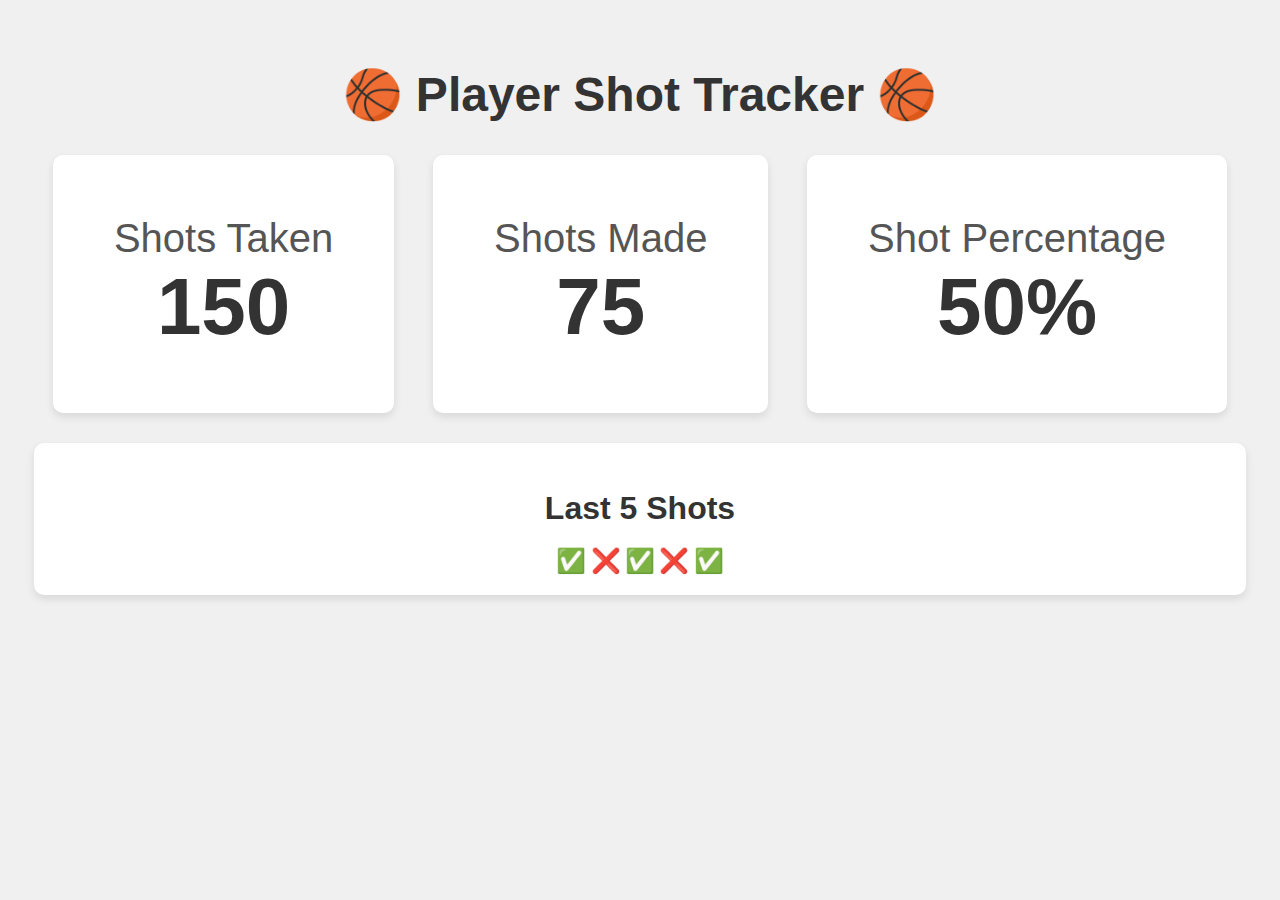
==== Data display/index.html @ 7371aaea "Added Scoring and designed page to display the data. Changed pir from pin 10 -> 8" ====
<!DOCTYPE html>
<html lang="en">

<head>
    <meta charset="UTF-8">
    <meta name="viewport" content="width=device-width, initial-scale=1.0">
    <style>
        body {
            font-family: 'Arial', sans-serif;
            background-color: #f0f0f0;
            text-align: center;
            padding: 2%;
        }

        h1 {
            font-size: 3em;
            color: #333;
        }

        .data-container {
            display: flex;
            justify-content: space-around;
            margin-top: 2%;
        }

        .data-item {
            background-color: #fff;
            padding: 5%;
            border-radius: 10px;
            box-shadow: 0 4px 8px rgba(0, 0, 0, 0.1);
        }

        .data-label {
            font-size: 2.5em;
            color: #555;
        }

        .data-value {
            font-size: 5em;
            color: #333;
            font-weight: bold;
        }

        .last-shots-container {
            margin-top: 30px;
            background-color: #fff;
            padding: 20px;
            border-radius: 10px;
            box-shadow: 0 4px 8px rgba(0, 0, 0, 0.1);
        }

        .last-shots-container h2 {
            font-size: 2em;
            color: #333;
            margin-bottom: 20px;
        }

        .last-shot {
            font-size: 1.5em;
            margin-bottom: 10px;
            display: inline;
        }

        .made {
            color: #2ecc71;
            /* Green for made shots */
        }

        .missed {
            color: #e74c3c;
            /* Red for missed shots */
        }
    </style>
    <title>Shot Statistics</title>
</head>

<body>
    <h1>🏀 Player Shot Tracker 🏀</h1>

    <div class="data-container">
        <div class="data-item">
            <div class="data-label">Shots Taken</div>
            <div class="data-value">150</div>
        </div>
        <div class="data-item">
            <div class="data-label">Shots Made</div>
            <div class="data-value">75</div>
        </div>
        <div class="data-item">
            <div class="data-label">Shot Percentage</div>
            <div class="data-value">50%</div>
        </div>
    </div>

    <div class="last-shots-container">
        <h2>Last 5 Shots</h2>
        <div class="last-shot made">✅</div>
        <div class="last-shot missed">❌</div>
        <div class="last-shot made">✅</div>
        <div class="last-shot made">❌</div>
        <div class="last-shot missed">✅</div>
    </div>
</body>

</html>
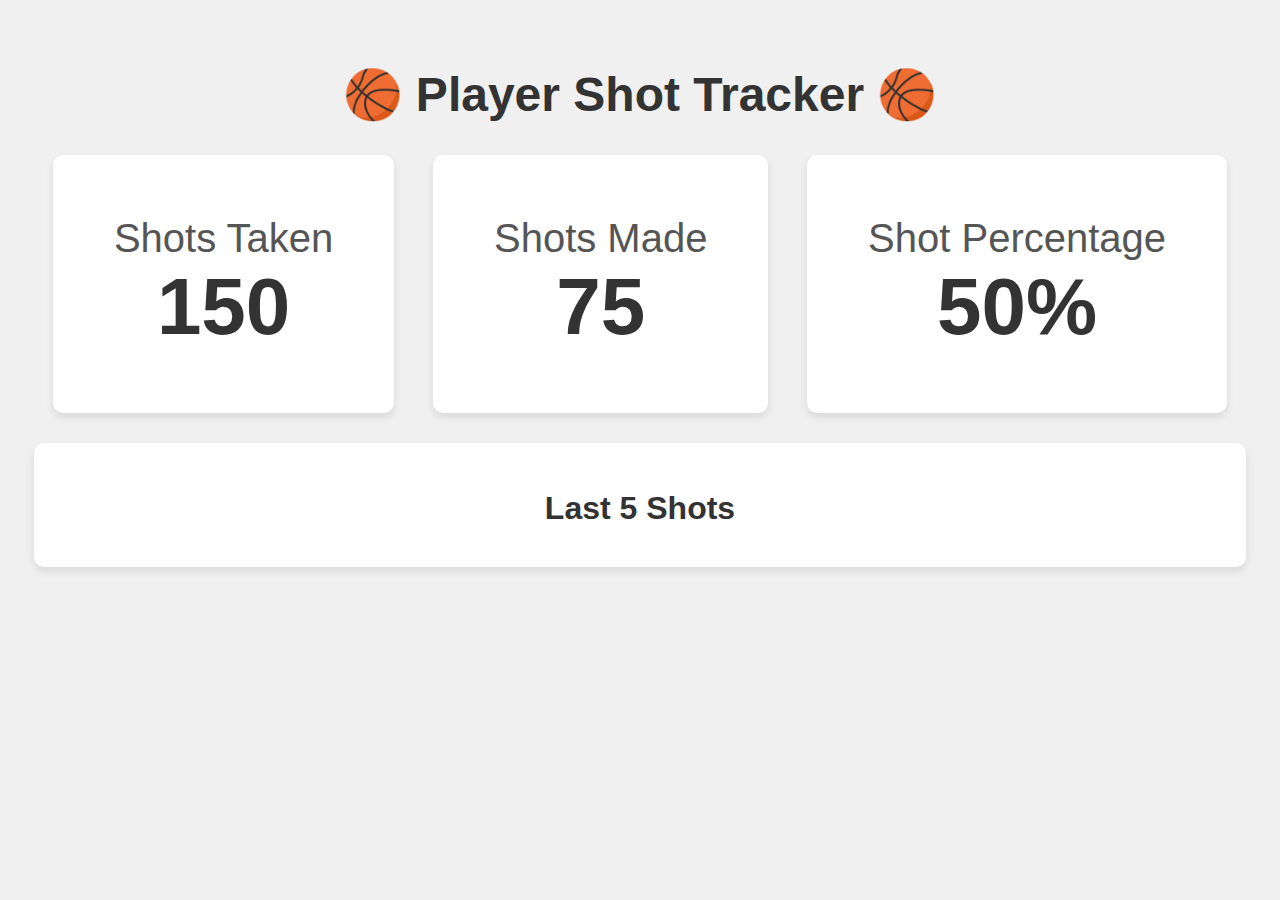
==== commit 0ff0af75: "API/Display Working" ====
--- a/Data display/index.html
+++ b/Data display/index.html
@@ -80,26 +80,61 @@
     <div class="data-container">
         <div class="data-item">
             <div class="data-label">Shots Taken</div>
-            <div class="data-value">150</div>
+            <div class="data-value" id="shotsTaken">150</div>
         </div>
         <div class="data-item">
             <div class="data-label">Shots Made</div>
-            <div class="data-value">75</div>
+            <div class="data-value" id="shotsMade">75</div>
         </div>
         <div class="data-item">
             <div class="data-label">Shot Percentage</div>
-            <div class="data-value">50%</div>
+            <div class="data-value" id="shotPercentage">50%</div>
         </div>
     </div>
 
-    <div class="last-shots-container">
+    <div class="last-shots-container" id="lastShotsContainer">
         <h2>Last 5 Shots</h2>
-        <div class="last-shot made">✅</div>
-        <div class="last-shot missed">❌</div>
-        <div class="last-shot made">✅</div>
-        <div class="last-shot made">❌</div>
-        <div class="last-shot missed">✅</div>
+        <!-- Dynamic content will be added here -->
     </div>
+
+    <script>
+        // Function to fetch data from the API
+        async function fetchData() {
+            try {
+                const response = await fetch('http://127.0.0.1:5000/api/shots');
+                const data = await response.json();
+                console.log(data)
+                return data;
+            } catch (error) {
+                console.error('Error fetching data:', error);
+            }
+        }
+
+        // Function to update the page with fetched data
+        async function updatePage() {
+            const data = await fetchData();
+
+            // Update the main statistics
+            document.getElementById('shotsTaken').textContent = data.shotsTaken;
+            document.getElementById('shotsMade').textContent = data.shotsMade;
+            document.getElementById('shotPercentage').textContent = `${data.shotPercentage}%`;
+
+            // Update the last 5 shots section
+            const lastShotsContainer = document.getElementById('lastShotsContainer');
+            lastShotsContainer.innerHTML = '<h2>Last 5 Shots</h2>';
+            data.lastShots.forEach((shot, index) => {
+                const shotElement = document.createElement('div');
+                shotElement.classList.add('last-shot');
+                shotElement.textContent = (shot.result === 'made') ? '✅' : '❌';
+                shotElement.classList.add(shot.result.toLowerCase()); // Add appropriate class for styling
+                lastShotsContainer.appendChild(shotElement);
+            });
+        }
+
+        // Update the page initially and set interval for real-time updates
+        updatePage();
+        setInterval(updatePage, 5000); // Update every 5 seconds (adjust as needed)
+    </script>
 </body>
 
 </html>